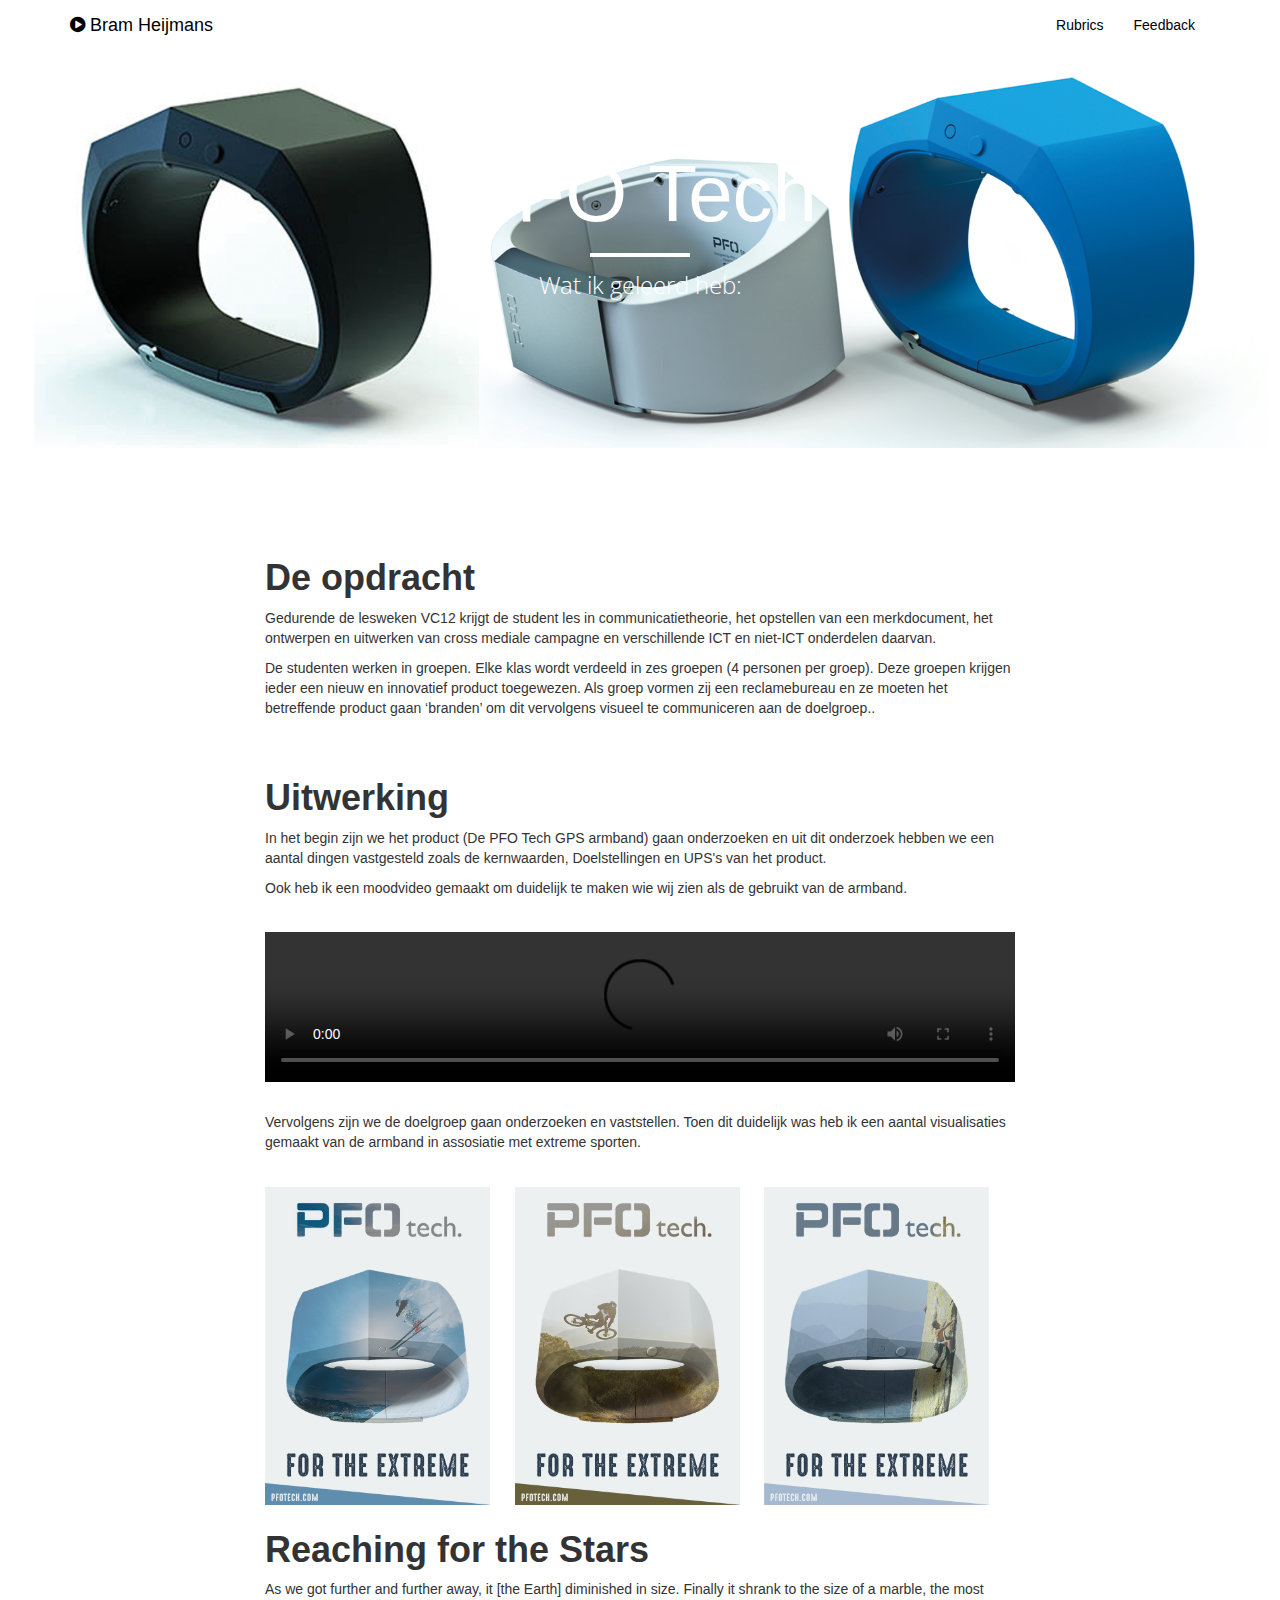
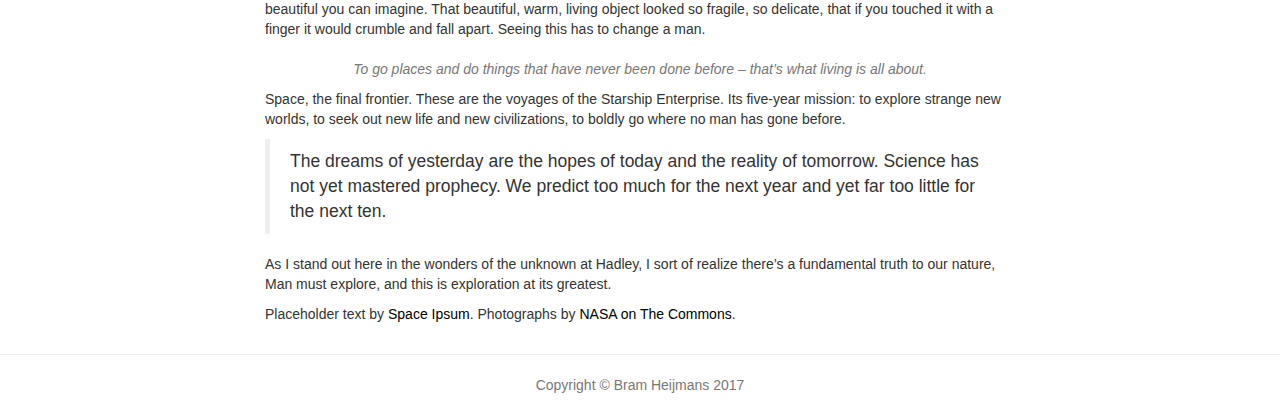
==== werk/pfo.html @ ca0b3b9c "Namen aangepast" ====
<!DOCTYPE html>
<html lang="en">

<head>

    <meta charset="utf-8">
    <meta http-equiv="X-UA-Compatible" content="IE=edge">
    <meta name="viewport" content="width=device-width, initial-scale=1">
    <meta name="description" content="Portfolio">
    <meta name="author" content="Bram_Heijmans">

    <title>PFO Tech</title>

    <!-- Bootstrap Core CSS -->
    <link href="../css/bootstrap.min.css" rel="stylesheet">
    <!-- Theme CSS -->
    <link href="../css/clean-blog.css" rel="stylesheet">
    <link href="../css/rubrics.css" rel="stylesheet">
    <!-- Custom Fonts -->
    <link href="../vendor/font-awesome/css/font-awesome.min.css" rel="stylesheet" type="text/css">
    <link href='https://fonts.googleapis.com/css?family=Lora:400,700,400italic,700italic' rel='stylesheet' type='text/css'>
    <link href='https://fonts.googleapis.com/css?family=Open+Sans:300italic,400italic,600italic,700italic,800italic,400,300,600,700,800' rel='stylesheet' type='text/css'>

</head>

<body>

    <!-- Navigation -->
    <nav class="navbar navbar-custom-rubric navbar-fixed-top" role="navigation">
        <div class="container">
            <div class="navbar-header">
                <button type="button" class="navbar-toggle" data-toggle="collapse" data-target=".navbar-main-collapse">
                    Menu <i class="fa fa-bars"></i>
                </button>
                <a class="navbar-brand page-scroll" href="http://athena.fhict.nl/users/i344840/IMD/">
                    <i class="fa fa-play-circle"></i> Bram Heijmans
                </a>
            </div>

            <!-- Collect the nav links, forms, and other content for toggling -->
            <div class="collapse navbar-collapse navbar-right navbar-main-collapse">
                <ul class="nav navbar-nav">
                    <!-- Hidden li included to remove active class from about link when scrolled up past about section -->
                    <li class="hidden">
                        <a href="#page-top"></a>
                    </li>
                    <li>
                        <a class="page-scroll" href="http://athena.fhict.nl/users/i344840/IMD/#portfolio">Rubrics</a>
                    </li>
                    <li>
                        <a class="page-scroll" href="http://athena.fhict.nl/users/i344840/IMD/#download">Feedback</a>
                    </li>
                </ul>
            </div>
            <!-- /.navbar-collapse -->
        </div>
        <!-- /.container -->
    </nav>

    <!-- Page Header -->
    <!-- Set your background image for this header on the line below. -->
    <header class="intro-header" style="background-image: url('../img/pfo/pfobanner.png')">
        <div class="container">
            <div class="row">
                <div class="col-lg-8 col-lg-offset-2 col-md-10 col-md-offset-1">
                    <div class="page-heading">
                        <h1>PFO Tech</h1>
                        <hr class="small">
                        <span class="subheading">Wat ik geleerd heb:</span>
                    </div>
                </div>
            </div>
        </div>
    </header>

    <!-- Post Content -->
    <article>
        <div class="container">
            <div class="row">
                <div class="col-lg-8 col-lg-offset-2 col-md-10 col-md-offset-1">
                   
                   <h2 class="section-heading">De opdracht</h2>
                   
                    <p>Gedurende de lesweken VC12 krijgt de student les in communicatietheorie, het opstellen van een merkdocument, het ontwerpen en uitwerken van cross mediale campagne en verschillende ICT en niet-ICT onderdelen daarvan.</p>

                    <p>De studenten werken in groepen. Elke klas wordt verdeeld in zes groepen (4 personen per groep). Deze groepen krijgen ieder een nieuw en innovatief product toegewezen. Als groep vormen zij een reclamebureau en ze moeten het betreffende product gaan ‘branden’ om dit vervolgens visueel te communiceren aan de doelgroep..</p>

                    <h2 class="section-heading">Uitwerking</h2>

                    <p>In het begin zijn we het product (De PFO Tech GPS armband) gaan onderzoeken en uit dit onderzoek hebben we een aantal dingen vastgesteld zoals de kernwaarden, Doelstellingen en UPS's van het product. </p>
                    
                    <p>Ook heb ik een moodvideo gemaakt om duidelijk te maken wie wij zien als de gebruikt van de armband.</p>
                    
                    <video class="moodvideo" width="100%" controls>
                      <source src="../img/pfo/Moodvideo.mp4" type="video/mp4">
                      <source src="../img/pfo/Moodvideo.ogv" type="video/ogv">
                    </video>
                   
                    <p>Vervolgens zijn we de doelgroep gaan onderzoeken en vaststellen. Toen dit duidelijk was heb ik een aantal visualisaties gemaakt van de armband in assosiatie met extreme sporten.</p>
                    
                    <a href="#">
                        <img class="pfo" src="../img/pfo/poster1.png" alt="">
                    </a>
                    <a href="#">
                        <img class="pfo" src="../img/pfo/poster3.png" alt="">
                    </a>
                    <a href="#">
                        <img class="pfo" src="../img/pfo/poster2.png" alt="">
                    </a>
                   
                   
                    <h2 class="section-heading">Reaching for the Stars</h2>

                    <p>As we got further and further away, it [the Earth] diminished in size. Finally it shrank to the size of a marble, the most beautiful you can imagine. That beautiful, warm, living object looked so fragile, so delicate, that if you touched it with a finger it would crumble and fall apart. Seeing this has to change a man.</p>

                    <a href="#">
                        <img class="img-responsive" src="img/post-sample-image.jpg" alt="">
                    </a>
                    <span class="caption text-muted">To go places and do things that have never been done before – that’s what living is all about.</span>

                    <p>Space, the final frontier. These are the voyages of the Starship Enterprise. Its five-year mission: to explore strange new worlds, to seek out new life and new civilizations, to boldly go where no man has gone before.</p>
                    
                    <blockquote>The dreams of yesterday are the hopes of today and the reality of tomorrow. Science has not yet mastered prophecy. We predict too much for the next year and yet far too little for the next ten.</blockquote>

                    <p>As I stand out here in the wonders of the unknown at Hadley, I sort of realize there’s a fundamental truth to our nature, Man must explore, and this is exploration at its greatest.</p>

                    <p>Placeholder text by <a href="http://spaceipsum.com/">Space Ipsum</a>. Photographs by <a href="https://www.flickr.com/photos/nasacommons/">NASA on The Commons</a>.</p>
                </div>
            </div>
        </div>
    </article>

    <hr>

    <!-- Footer -->
    <footer>
        <div class="container text-center">
             <p class="copyright text-muted">Copyright &copy; Bram Heijmans 2017</p>
        </div>
    </footer>

    <!-- jQuery -->
    <script src="../vendor/jquery/jquery.min.js"></script>

    <!-- Bootstrap Core JavaScript -->
    <script src="../vendor/bootstrap/js/bootstrap.min.js"></script>

    <!-- Contact Form JavaScript -->
    <script src="../js/jqBootstrapValidation.js"></script>
    <script src="../js/contact_me.js"></script>

    <!-- Theme JavaScript -->
    <script src="../js/clean-blog.min.js"></script>

</body>

</html>
---- css/rubrics.css ----
/* rubrics appart */
.intro-header {
  background-color: #777777;
  background: no-repeat center center;
  background-attachment: scroll;
  -webkit-background-size: cover;
  -moz-background-size: cover;
  background-size: cover;
  -o-background-size: cover;
  margin-bottom: 50px;
}
.intro-header .site-heading,
.intro-header .post-heading,
.intro-header .page-heading {
  padding: 100px 0 50px;
  color: white;
}
@media only screen and (min-width: 768px) {
  .intro-header .site-heading,
  .intro-header .post-heading,
  .intro-header .page-heading {
    padding: 150px 0;
  }
}
.intro-header .site-heading,
.intro-header .page-heading {
  text-align: center;
}
.intro-header .site-heading h1,
.intro-header .page-heading h1 {
  margin-top: 0;
  font-size: 50px;
}
.intro-header .site-heading .subheading,
.intro-header .page-heading .subheading {
  font-size: 24px;
  line-height: 1.1;
  display: block;
  font-family: 'Open Sans', 'Helvetica Neue', Helvetica, Arial, sans-serif;
  font-weight: 300;
  margin: 10px 0 0;
}
@media only screen and (min-width: 768px) {
  .intro-header .site-heading h1,
  .intro-header .page-heading h1 {
    font-size: 80px;
  }
}
.intro-header .post-heading h1 {
  font-size: 35px;
}
.intro-header .post-heading .subheading,
.intro-header .post-heading .meta {
  line-height: 1.1;
  display: block;
}
.intro-header .post-heading .subheading {
  font-family: 'Open Sans', 'Helvetica Neue', Helvetica, Arial, sans-serif;
  font-size: 24px;
  margin: 10px 0 30px;
  font-weight: 600;
}
.intro-header .post-heading .meta {
  font-family: 'Lora', 'Times New Roman', serif;
  font-style: italic;
  font-weight: 300;
  font-size: 20px;
}
.intro-header .post-heading .meta a {
  color: white;
}
@media only screen and (min-width: 768px) {
  .intro-header .post-heading h1 {
    font-size: 55px;
  }
  .intro-header .post-heading .subheading {
    font-size: 30px;
  }
}
.section-heading {
  font-size: 36px;
  margin-top: 60px;
  font-weight: 700;
}
.caption {
  text-align: center;
  font-size: 14px;
  padding: 10px;
  font-style: italic;
  margin: 0;
  display: block;
  border-bottom-right-radius: 5px;
  border-bottom-left-radius: 5px;
}
hr.small {
  max-width: 100px;
  margin: 15px auto;
  border-width: 4px;
  border-color: white;
}
.navbar-custom-rubric {
  position: absolute;
  top: 0;
  left: 0;
  width: 100%;
  z-index: 3;
  background-color: white;
}
a{
  color: #000000;
}

.pfo{
    display: block;
    max-width: 30%;
    height: auto;
    float: left;
    margin-right: 3.3%;
    margin-top: 3.3%;
    margin-bottom: 3.3%;
}

.moodvideo {
    margin-top: 3.3%;
    margin-bottom: 3.3%;
}
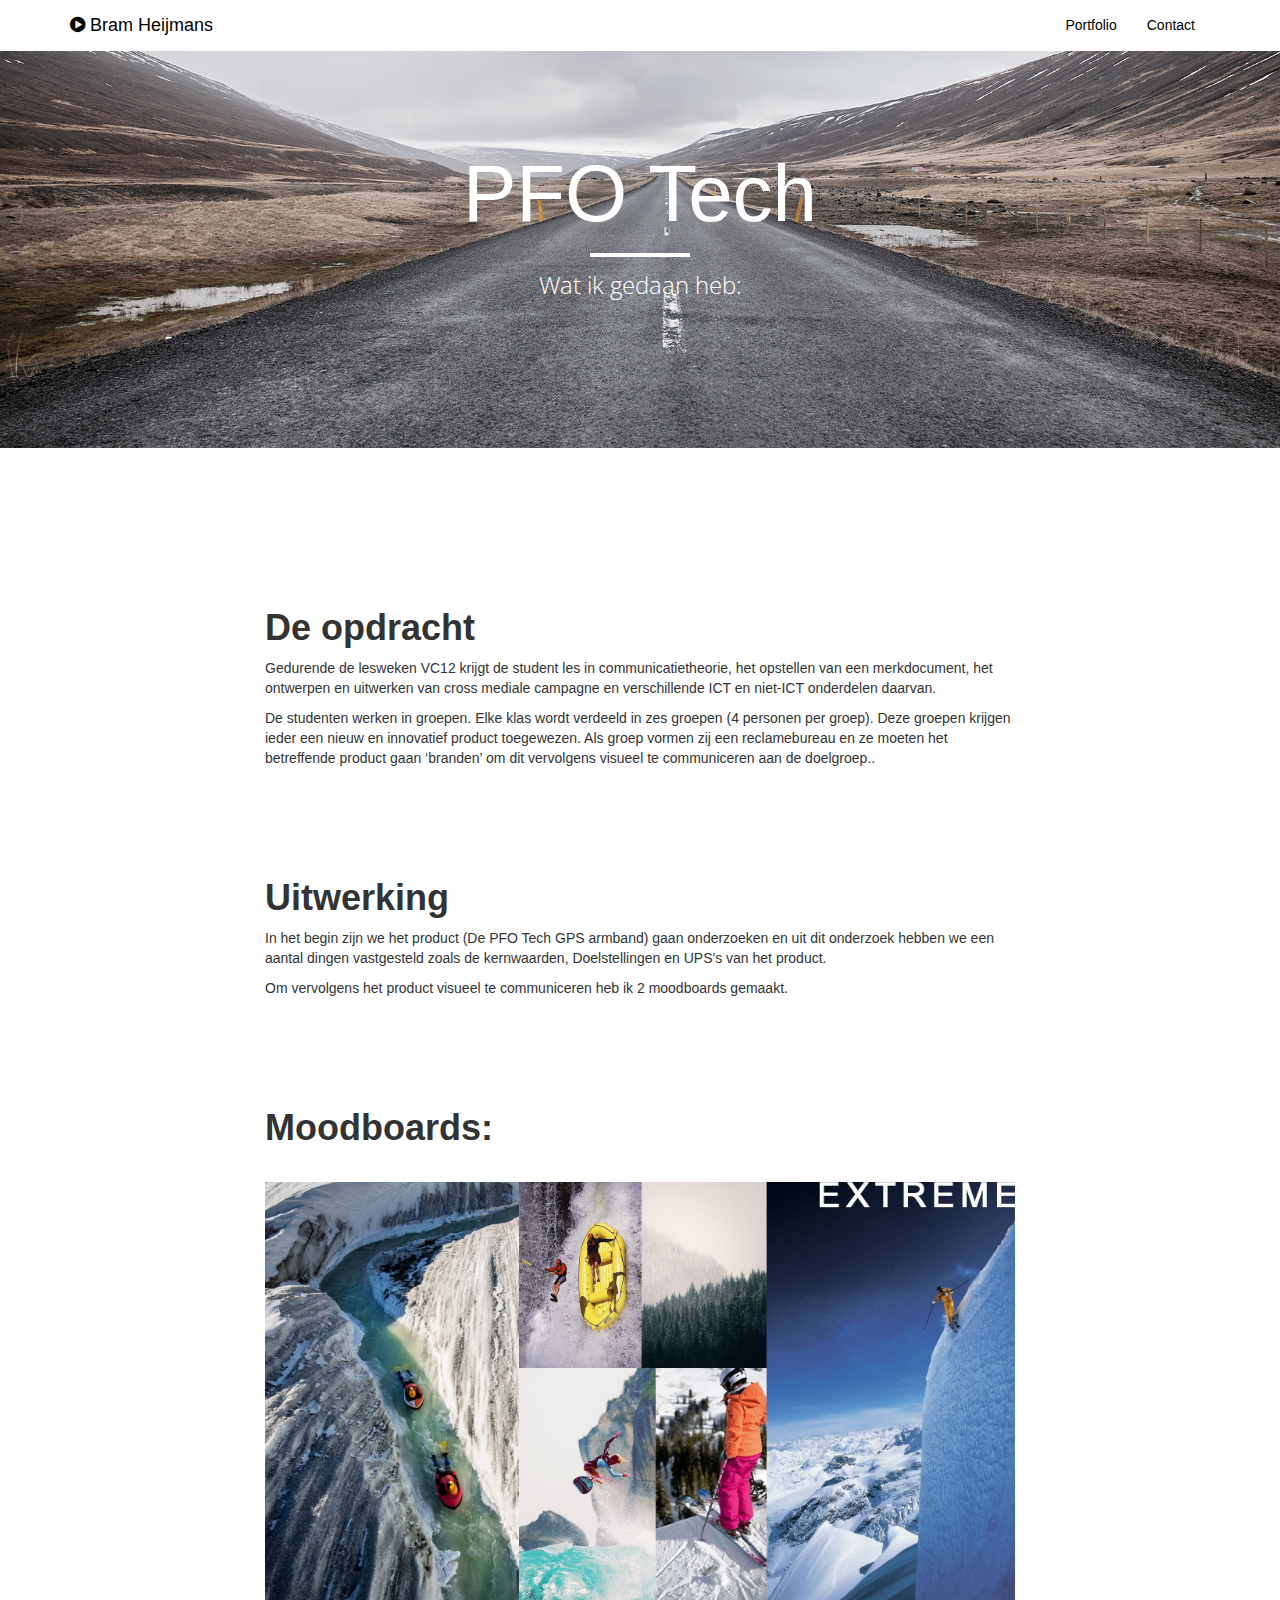
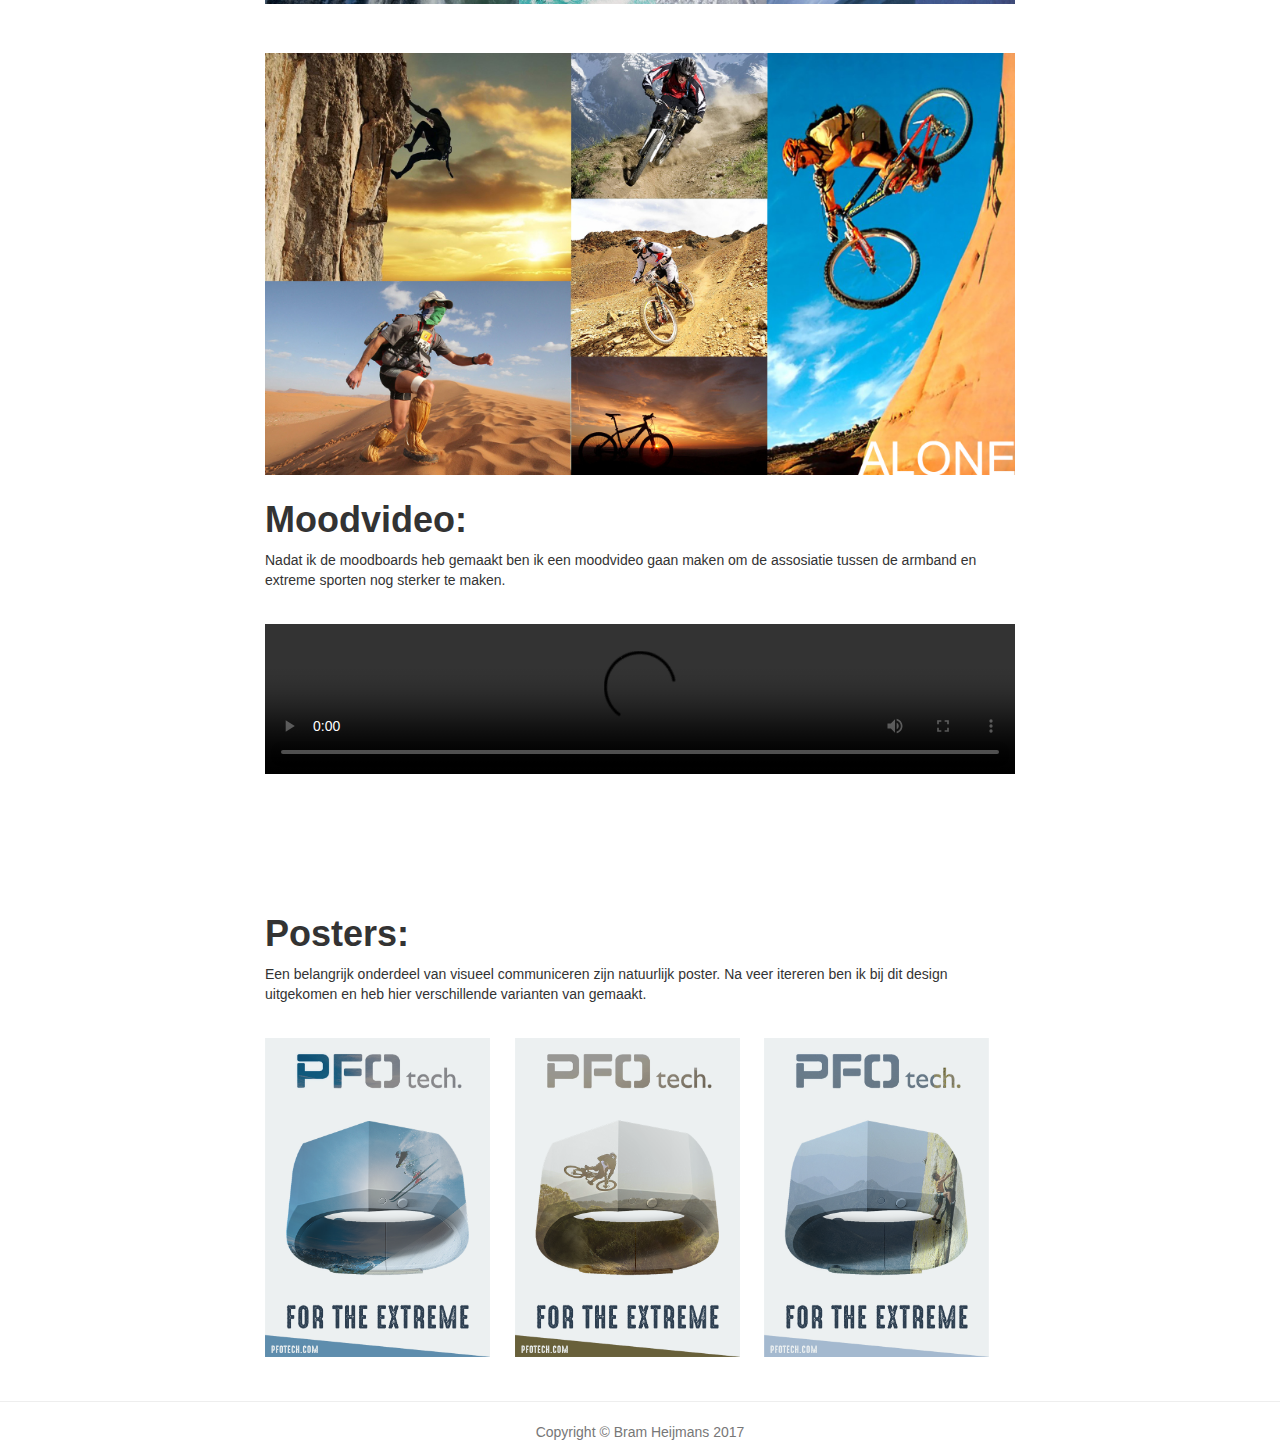
==== commit cd7138ea: "Pagina Anne maken" ====
--- a/werk/pfo.html
+++ b/werk/pfo.html
@@ -45,10 +45,10 @@
                         <a href="#page-top"></a>
                     </li>
                     <li>
-                        <a class="page-scroll" href="http://athena.fhict.nl/users/i344840/IMD/#portfolio">Rubrics</a>
+                        <a class="page-scroll" href="http://athena.fhict.nl/users/i344840/IMD/#portfolio">Portfolio</a>
                     </li>
                     <li>
-                        <a class="page-scroll" href="http://athena.fhict.nl/users/i344840/IMD/#download">Feedback</a>
+                        <a class="page-scroll" href="http://athena.fhict.nl/users/i344840/IMD/#download">Contact</a>
                     </li>
                 </ul>
             </div>
@@ -66,7 +66,7 @@
                     <div class="page-heading">
                         <h1>PFO Tech</h1>
                         <hr class="small">
-                        <span class="subheading">Wat ik geleerd heb:</span>
+                        <span class="subheading">Wat ik gedaan heb:</span>
                     </div>
                 </div>
             </div>
@@ -89,14 +89,29 @@
 
                     <p>In het begin zijn we het product (De PFO Tech GPS armband) gaan onderzoeken en uit dit onderzoek hebben we een aantal dingen vastgesteld zoals de kernwaarden, Doelstellingen en UPS's van het product. </p>
                     
-                    <p>Ook heb ik een moodvideo gemaakt om duidelijk te maken wie wij zien als de gebruikt van de armband.</p>
+                    <p>Om vervolgens het product visueel te communiceren heb ik 2 moodboards gemaakt.</p>
+                    
+                    <h3 class="section-heading">Moodboards:</h3>
+                    
+                    <a href="#">
+                        <img class="pfomood" src="../img/pfo/MoodBoard2.jpg" alt="">
+                    </a>
+                    <a href="#">
+                        <img class="pfomood" src="../img/pfo/moodboard3.jpg" alt="">
+                    </a>
+                    
+                    <h3 class="section-heading">Moodvideo:</h3>
+                    
+                    <p>Nadat ik de moodboards heb gemaakt ben ik een moodvideo gaan maken om de assosiatie tussen de armband en extreme sporten nog sterker te maken.</p>
                     
                     <video class="moodvideo" width="100%" controls>
                       <source src="../img/pfo/Moodvideo.mp4" type="video/mp4">
                       <source src="../img/pfo/Moodvideo.ogv" type="video/ogv">
                     </video>
-                   
-                    <p>Vervolgens zijn we de doelgroep gaan onderzoeken en vaststellen. Toen dit duidelijk was heb ik een aantal visualisaties gemaakt van de armband in assosiatie met extreme sporten.</p>
+                    
+                    <h3 class="section-heading">Posters:</h3>
+                    
+                    <p>Een belangrijk onderdeel van visueel communiceren zijn natuurlijk poster. Na veer itereren ben ik bij dit design uitgekomen en heb hier verschillende varianten van gemaakt.</p>
                     
                     <a href="#">
                         <img class="pfo" src="../img/pfo/poster1.png" alt="">
@@ -107,24 +122,6 @@
                     <a href="#">
                         <img class="pfo" src="../img/pfo/poster2.png" alt="">
                     </a>
-                   
-                   
-                    <h2 class="section-heading">Reaching for the Stars</h2>
-
-                    <p>As we got further and further away, it [the Earth] diminished in size. Finally it shrank to the size of a marble, the most beautiful you can imagine. That beautiful, warm, living object looked so fragile, so delicate, that if you touched it with a finger it would crumble and fall apart. Seeing this has to change a man.</p>
-
-                    <a href="#">
-                        <img class="img-responsive" src="img/post-sample-image.jpg" alt="">
-                    </a>
-                    <span class="caption text-muted">To go places and do things that have never been done before – that’s what living is all about.</span>
-
-                    <p>Space, the final frontier. These are the voyages of the Starship Enterprise. Its five-year mission: to explore strange new worlds, to seek out new life and new civilizations, to boldly go where no man has gone before.</p>
-                    
-                    <blockquote>The dreams of yesterday are the hopes of today and the reality of tomorrow. Science has not yet mastered prophecy. We predict too much for the next year and yet far too little for the next ten.</blockquote>
-
-                    <p>As I stand out here in the wonders of the unknown at Hadley, I sort of realize there’s a fundamental truth to our nature, Man must explore, and this is exploration at its greatest.</p>
-
-                    <p>Placeholder text by <a href="http://spaceipsum.com/">Space Ipsum</a>. Photographs by <a href="https://www.flickr.com/photos/nasacommons/">NASA on The Commons</a>.</p>
                 </div>
             </div>
         </div>
--- a/css/rubrics.css
+++ b/css/rubrics.css
@@ -81,6 +81,7 @@
   font-size: 36px;
   margin-top: 60px;
   font-weight: 700;
+  padding-top: 50px;
 }
 .caption {
   text-align: center;
@@ -109,7 +110,11 @@
 a{
   color: #000000;
 }
-
+.enter {
+    width: 100%;
+    height: 10%;
+    background-color: white;
+}
 .pfo{
     display: block;
     max-width: 30%;
@@ -120,7 +125,44 @@
     margin-bottom: 3.3%;
 }
 
+.pfomood {
+    display: block;
+    max-width: 100%;
+    height: auto;
+    float: left;
+    margin-top: 3.3%;
+    margin-bottom: 3.3%;
+}
+
 .moodvideo {
     margin-top: 3.3%;
     margin-bottom: 3.3%;
-}+}
+
+.anneschets{
+    display: block;
+    max-width: 23%;
+    height: auto;
+    float: left;
+    margin-right: 2%;
+    margin-top: 2%;
+    margin-bottom: 2;
+}
+.anneuitgewerkt{
+    display: block;
+    max-width: 48%;
+    height: auto;
+    float: left;
+    margin-right: 2%;
+    margin-top: 2%;
+    margin-bottom: 2;
+}
+
+.annewebsite{
+    display: block;
+    max-width: 100%;
+    height: auto;
+    float: left;
+    margin-top: 2%;
+    margin-bottom: 2;
+}
